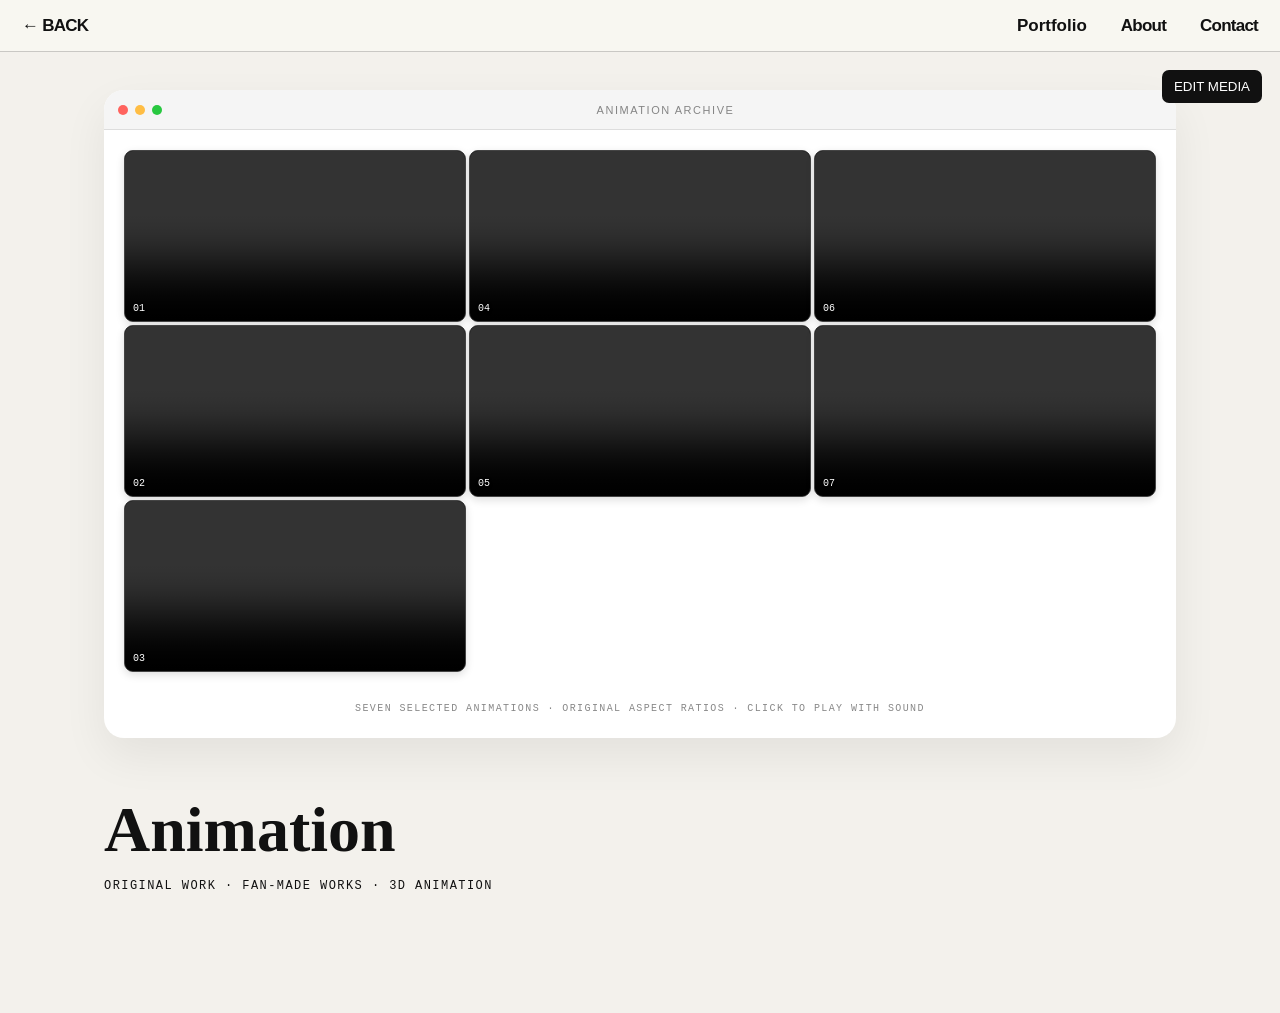
==== animation.html @ 0cf8032d "Prepare portfolio for GitHub Pages" ====
<!doctype html><html lang="en"><head><meta charset="utf-8"><meta name="viewport" content="width=device-width,initial-scale=1"><title>Animation Archive</title><style>
*{box-sizing:border-box}body{margin:0;background:#f3f1ec;color:#111;font-family:Arial,sans-serif}.archive{max-width:1120px;margin:38px auto;padding:0 24px 70px}.window{background:#fff;border-radius:20px;box-shadow:0 18px 45px #0001;overflow:hidden}.bar{height:40px;background:#f5f5f5;border-bottom:1px solid #ddd;display:flex;align-items:center;padding:0 14px;gap:7px}.dot{width:10px;height:10px;border-radius:50%}.r{background:#ff635e}.y{background:#ffbd44}.g{background:#28c840}.bar-title{margin:auto;font:11px Arial;letter-spacing:.14em;color:#858585}.grid{padding:20px;columns:3 245px;column-gap:3px}.tile{position:relative;width:100%;min-width:0;margin:0 0 3px;display:inline-block;break-inside:avoid;overflow:hidden;border-radius:9px;background:#191919;border:1px solid #444;box-shadow:0 3px 8px #0002;transition:.25s;vertical-align:top}.tile:hover{transform:translateY(-4px) scale(1.01);box-shadow:0 12px 22px #0003;z-index:2}.tile video{width:100%;height:auto;display:block;object-fit:contain;background:#111}.num{position:absolute;left:8px;bottom:7px;color:#fff;font:10px "Courier New";text-shadow:0 1px 3px #000}.caption{padding:8px 22px 24px;text-align:center;color:#888;font:10px "Courier New";letter-spacing:.14em}.below{margin-top:55px}.below h1{font:700 64px Georgia,serif;margin:0}.below p{font:12px "Courier New";letter-spacing:.12em}.edit{position:fixed;right:18px;top:70px;background:#111;color:#fff;border:0;border-radius:7px;padding:9px 12px;cursor:pointer;z-index:1001}.panel{position:fixed;right:18px;top:110px;background:#fff;border:1px solid #aaa;border-radius:9px;padding:14px;width:250px;display:none;z-index:1001;font:12px Arial}.panel.open{display:block}.panel label{display:block;margin-top:8px}.panel input{width:100%}@media(max-width:700px){.grid{columns:2 180px}.below h1{font-size:48px}}@media(max-width:460px){.grid{columns:1}}
</style><link rel="stylesheet" href="./site-nav.css"></head><body><nav class="global-nav"><a class="nav-home" href="./index.html">← BACK</a><div class="global-portfolio"><button type="button">Portfolio</button><div class="global-menu"><a href="./media-art-surface-level.html">Media Art</a><a href="./graphic-design.html">Graphic Design</a><a href="./animation.html">Animation</a><a href="./drawings.html">Drawings</a></div></div><a href="./index.html#about">About</a><a href="./index.html#contact">Contact</a></nav><button class="edit">EDIT MEDIA</button><div class="panel"><b>Replace animation videos</b><label>01<input type="file" accept="video/*" data-i="0"></label><label>02<input type="file" accept="video/*" data-i="1"></label><label>03<input type="file" accept="video/*" data-i="2"></label><label>04<input type="file" accept="video/*" data-i="3"></label><label>05<input type="file" accept="video/*" data-i="4"></label><label>06<input type="file" accept="video/*" data-i="5"></label><label>07<input type="file" accept="video/*" data-i="6"></label></div><main class="archive"><section class="window"><div class="bar"><i class="dot r"></i><i class="dot y"></i><i class="dot g"></i><div class="bar-title">ANIMATION ARCHIVE · SELECTED WORKS</div></div><div class="grid"><figure class="tile"><video src="animation/original.mp4" controls playsinline preload="metadata"></video><span class="num">01</span></figure><figure class="tile"><video src="animation/fan-02.mp4" controls playsinline preload="metadata"></video><span class="num">02</span></figure><figure class="tile"><video src="animation/fan-03.mp4" controls playsinline preload="metadata"></video><span class="num">03</span></figure><figure class="tile"><video src="animation/fan-04.mp4" controls playsinline preload="metadata"></video><span class="num">04</span></figure><figure class="tile"><video src="animation/fan-05.mp4" controls playsinline preload="metadata"></video><span class="num">05</span></figure><figure class="tile"><video src="animation/fan-06.mp4" controls playsinline preload="metadata"></video><span class="num">06</span></figure><figure class="tile"><video src="animation/fan-07.mp4" controls playsinline preload="metadata"></video><span class="num">07</span></figure></div><div class="caption">SEVEN SELECTED ANIMATIONS · ORIGINAL ASPECT RATIOS · CLICK TO PLAY WITH SOUND</div></section><section class="below"><h1>Animation</h1><p>ORIGINAL WORK · FAN-MADE WORKS · 3D ANIMATION</p></section></main><script src="./content.js"></script><script>document.querySelector('.edit').onclick=()=>document.querySelector('.panel').classList.toggle('open');document.querySelectorAll('.panel input').forEach(i=>i.onchange=()=>{const f=i.files[0],v=document.querySelectorAll('.tile video')[+i.dataset.i];if(f){v.src=URL.createObjectURL(f);v.load()}});</script><script src="./site-nav.js"></script><script src="./content-loader.js"></script></body></html>
---- site-nav.css ----
.global-nav{position:sticky;top:0;z-index:1000;display:flex;align-items:center;gap:34px;min-height:52px;padding:8px 22px;background:rgba(248,247,242,.95);border-bottom:1px solid rgba(17,17,17,.2);backdrop-filter:blur(10px);font-family:"Arial Black",Arial,Helvetica,sans-serif;font-size:17px;font-weight:900;letter-spacing:-.045em}.global-nav .nav-home{margin-right:auto}.global-nav a,.global-nav button{color:#111;background:none;border:0;padding:6px 0;font:inherit;text-decoration:none;cursor:pointer}.global-nav a:hover,.global-nav button:hover{text-decoration:underline;text-decoration-thickness:2px;text-underline-offset:5px}.global-portfolio{position:relative}.global-menu{position:absolute;top:100%;right:0;min-width:205px;padding:12px 15px;background:#f8f7f2;border:2px solid #111;border-radius:9px;box-shadow:0 10px 22px #0002;display:none}.global-menu a{display:block;white-space:nowrap;line-height:1.7;font-size:15px;letter-spacing:-.035em}.global-portfolio:hover .global-menu,.global-portfolio:focus-within .global-menu,.global-portfolio.open .global-menu{display:block}@media(max-width:560px){.global-nav{gap:14px;padding:8px 12px;font-size:12px}.global-nav .nav-home{font-size:11px}.global-menu{right:auto;left:0}}
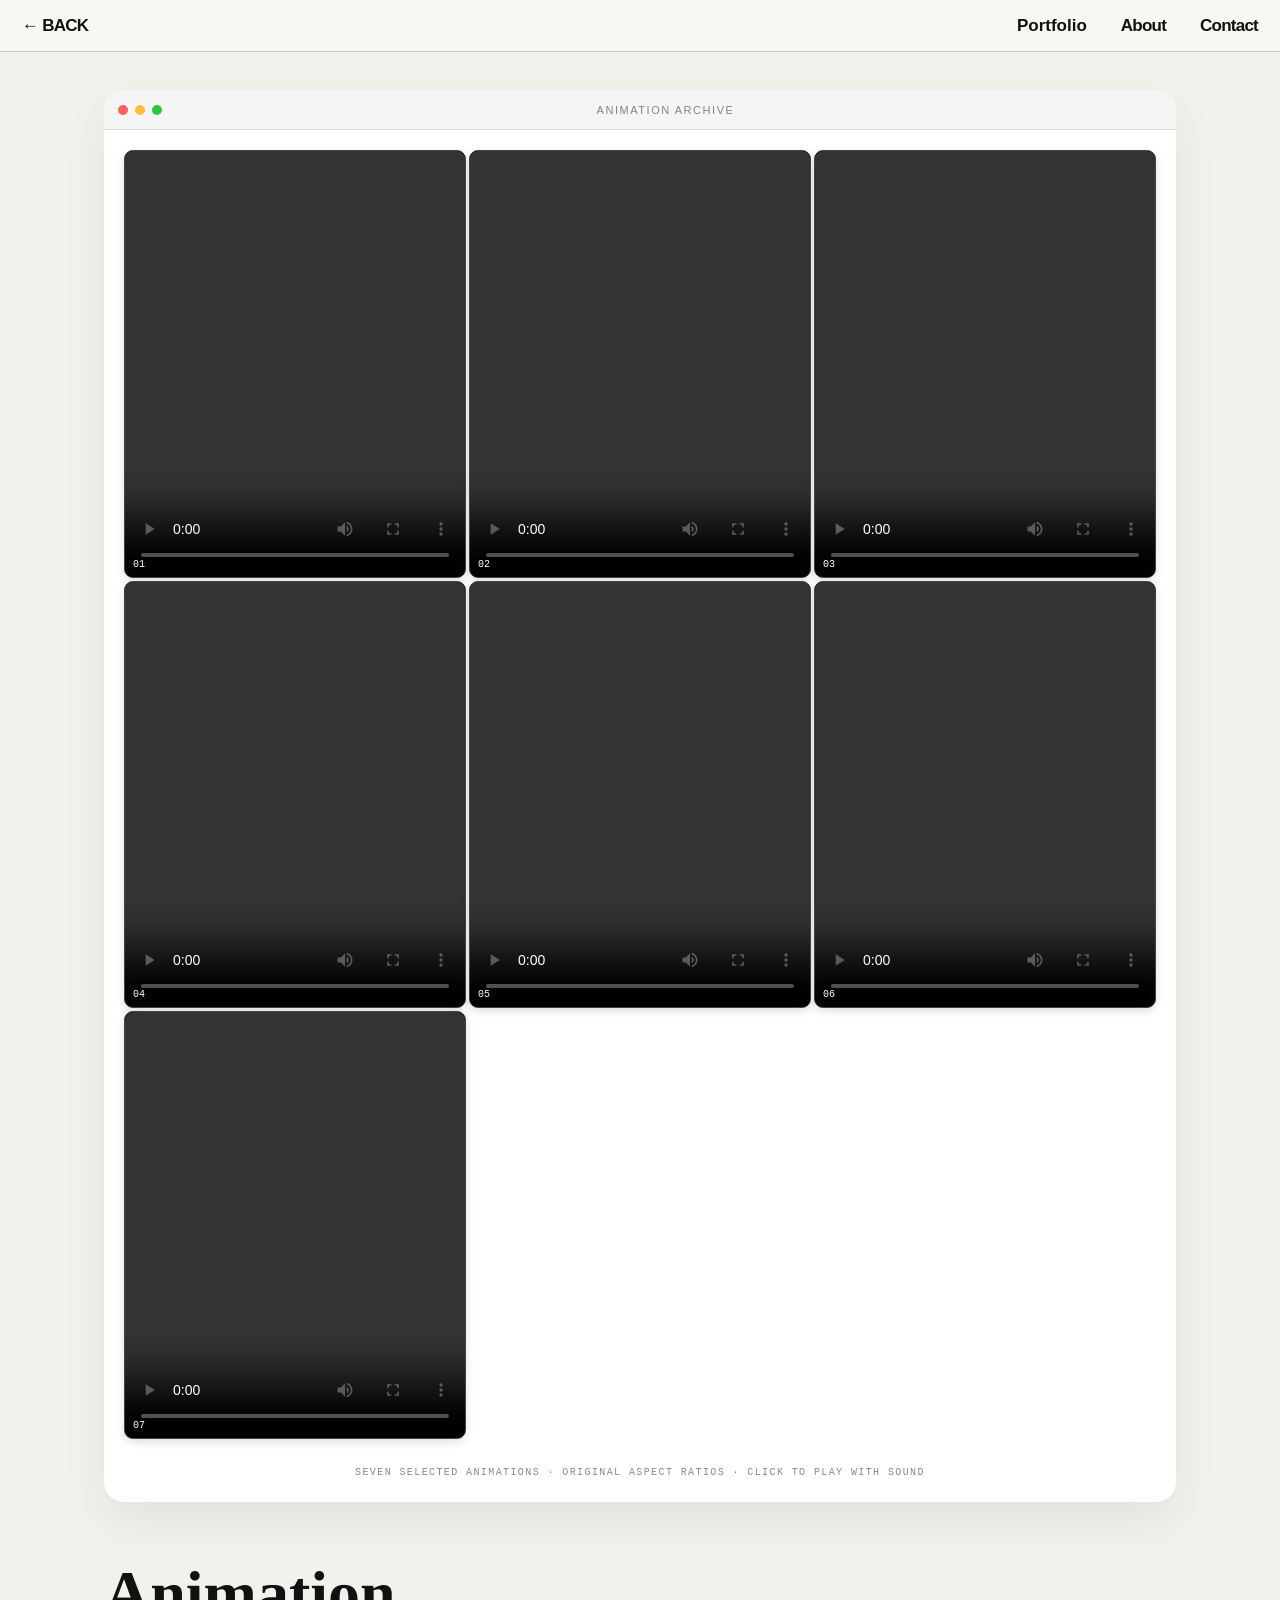
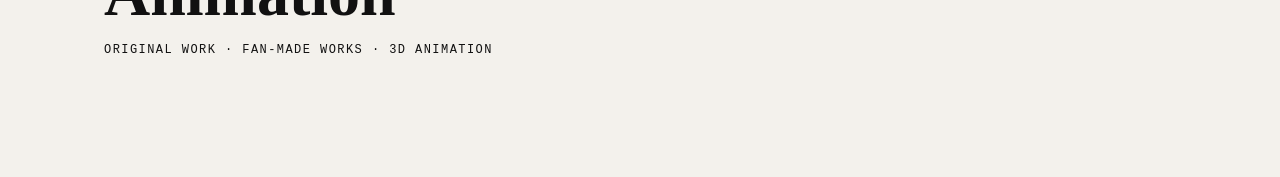
==== commit e8934711: "Clean production UI and refine portfolio layouts" ====
--- a/animation.html
+++ b/animation.html
@@ -1,3 +1,82 @@
-<!doctype html><html lang="en"><head><meta charset="utf-8"><meta name="viewport" content="width=device-width,initial-scale=1"><title>Animation Archive</title><style>
-*{box-sizing:border-box}body{margin:0;background:#f3f1ec;color:#111;font-family:Arial,sans-serif}.archive{max-width:1120px;margin:38px auto;padding:0 24px 70px}.window{background:#fff;border-radius:20px;box-shadow:0 18px 45px #0001;overflow:hidden}.bar{height:40px;background:#f5f5f5;border-bottom:1px solid #ddd;display:flex;align-items:center;padding:0 14px;gap:7px}.dot{width:10px;height:10px;border-radius:50%}.r{background:#ff635e}.y{background:#ffbd44}.g{background:#28c840}.bar-title{margin:auto;font:11px Arial;letter-spacing:.14em;color:#858585}.grid{padding:20px;columns:3 245px;column-gap:3px}.tile{position:relative;width:100%;min-width:0;margin:0 0 3px;display:inline-block;break-inside:avoid;overflow:hidden;border-radius:9px;background:#191919;border:1px solid #444;box-shadow:0 3px 8px #0002;transition:.25s;vertical-align:top}.tile:hover{transform:translateY(-4px) scale(1.01);box-shadow:0 12px 22px #0003;z-index:2}.tile video{width:100%;height:auto;display:block;object-fit:contain;background:#111}.num{position:absolute;left:8px;bottom:7px;color:#fff;font:10px "Courier New";text-shadow:0 1px 3px #000}.caption{padding:8px 22px 24px;text-align:center;color:#888;font:10px "Courier New";letter-spacing:.14em}.below{margin-top:55px}.below h1{font:700 64px Georgia,serif;margin:0}.below p{font:12px "Courier New";letter-spacing:.12em}.edit{position:fixed;right:18px;top:70px;background:#111;color:#fff;border:0;border-radius:7px;padding:9px 12px;cursor:pointer;z-index:1001}.panel{position:fixed;right:18px;top:110px;background:#fff;border:1px solid #aaa;border-radius:9px;padding:14px;width:250px;display:none;z-index:1001;font:12px Arial}.panel.open{display:block}.panel label{display:block;margin-top:8px}.panel input{width:100%}@media(max-width:700px){.grid{columns:2 180px}.below h1{font-size:48px}}@media(max-width:460px){.grid{columns:1}}
-</style><link rel="stylesheet" href="./site-nav.css"></head><body><nav class="global-nav"><a class="nav-home" href="./index.html">← BACK</a><div class="global-portfolio"><button type="button">Portfolio</button><div class="global-menu"><a href="./media-art-surface-level.html">Media Art</a><a href="./graphic-design.html">Graphic Design</a><a href="./animation.html">Animation</a><a href="./drawings.html">Drawings</a></div></div><a href="./index.html#about">About</a><a href="./index.html#contact">Contact</a></nav><button class="edit">EDIT MEDIA</button><div class="panel"><b>Replace animation videos</b><label>01<input type="file" accept="video/*" data-i="0"></label><label>02<input type="file" accept="video/*" data-i="1"></label><label>03<input type="file" accept="video/*" data-i="2"></label><label>04<input type="file" accept="video/*" data-i="3"></label><label>05<input type="file" accept="video/*" data-i="4"></label><label>06<input type="file" accept="video/*" data-i="5"></label><label>07<input type="file" accept="video/*" data-i="6"></label></div><main class="archive"><section class="window"><div class="bar"><i class="dot r"></i><i class="dot y"></i><i class="dot g"></i><div class="bar-title">ANIMATION ARCHIVE · SELECTED WORKS</div></div><div class="grid"><figure class="tile"><video src="animation/original.mp4" controls playsinline preload="metadata"></video><span class="num">01</span></figure><figure class="tile"><video src="animation/fan-02.mp4" controls playsinline preload="metadata"></video><span class="num">02</span></figure><figure class="tile"><video src="animation/fan-03.mp4" controls playsinline preload="metadata"></video><span class="num">03</span></figure><figure class="tile"><video src="animation/fan-04.mp4" controls playsinline preload="metadata"></video><span class="num">04</span></figure><figure class="tile"><video src="animation/fan-05.mp4" controls playsinline preload="metadata"></video><span class="num">05</span></figure><figure class="tile"><video src="animation/fan-06.mp4" controls playsinline preload="metadata"></video><span class="num">06</span></figure><figure class="tile"><video src="animation/fan-07.mp4" controls playsinline preload="metadata"></video><span class="num">07</span></figure></div><div class="caption">SEVEN SELECTED ANIMATIONS · ORIGINAL ASPECT RATIOS · CLICK TO PLAY WITH SOUND</div></section><section class="below"><h1>Animation</h1><p>ORIGINAL WORK · FAN-MADE WORKS · 3D ANIMATION</p></section></main><script src="./content.js"></script><script>document.querySelector('.edit').onclick=()=>document.querySelector('.panel').classList.toggle('open');document.querySelectorAll('.panel input').forEach(i=>i.onchange=()=>{const f=i.files[0],v=document.querySelectorAll('.tile video')[+i.dataset.i];if(f){v.src=URL.createObjectURL(f);v.load()}});</script><script src="./site-nav.js"></script><script src="./content-loader.js"></script></body></html>
+<!doctype html>
+<html lang="en">
+<head>
+  <meta charset="utf-8">
+  <meta name="viewport" content="width=device-width,initial-scale=1">
+  <title>Animation Archive</title>
+  <style>
+    *{box-sizing:border-box}
+    body{margin:0;background:#f3f1ec;color:#111;font-family:Arial,sans-serif}
+    .archive{max-width:1120px;margin:38px auto;padding:0 24px 70px}
+    .window{background:#fff;border-radius:20px;box-shadow:0 18px 45px #0001;overflow:hidden}
+    .bar{height:40px;background:#f5f5f5;border-bottom:1px solid #ddd;display:flex;align-items:center;padding:0 14px;gap:7px}
+    .dot{width:10px;height:10px;border-radius:50%}
+    .r{background:#ff635e}.y{background:#ffbd44}.g{background:#28c840}
+    .bar-title{margin:auto;font:11px Arial;letter-spacing:.14em;color:#858585}
+    .grid{display:grid;grid-template-columns:repeat(3,minmax(0,1fr));gap:3px;padding:20px}
+    .tile{position:relative;min-width:0;margin:0;aspect-ratio:4/5;overflow:hidden;border-radius:9px;background:#111;border:1px solid #444;box-shadow:0 3px 8px #0002;transition:.25s}
+    .tile:hover{transform:translateY(-4px) scale(1.01);box-shadow:0 12px 22px #0003;z-index:2}
+    .tile video{display:block;width:100%;height:100%;object-fit:contain;background:#111}
+    .num{position:absolute;left:8px;bottom:7px;color:#fff;font:10px "Courier New";text-shadow:0 1px 3px #000;pointer-events:none}
+    .caption{padding:8px 22px 24px;text-align:center;color:#888;font:10px "Courier New";letter-spacing:.14em}
+    .below{margin-top:55px}
+    .below h1{font:700 64px Georgia,serif;margin:0}
+    .below p{font:12px "Courier New";letter-spacing:.12em}
+    @media(max-width:1023px){.grid{grid-template-columns:repeat(2,minmax(0,1fr))}}
+    @media(max-width:700px){
+      .archive{margin:14px auto;padding:0 8px 48px}
+      .window{border-radius:14px}
+      .bar{height:34px;padding:0 10px;gap:5px}
+      .dot{width:8px;height:8px}
+      .bar-title{font-size:9px;letter-spacing:.1em}
+      .grid{grid-template-columns:repeat(2,minmax(0,1fr));gap:3px;padding:7px}
+      .tile{border-radius:7px}
+      .num{left:5px;bottom:4px;font-size:8px}
+      .caption{padding:8px 10px 16px;font-size:8px;line-height:1.5;letter-spacing:.1em}
+      .below{margin-top:34px}
+      .below h1{font-size:48px}
+      .below p{font-size:10px;line-height:1.5}
+    }
+    @media(max-width:300px){.grid{grid-template-columns:1fr}}
+  </style>
+  <link rel="stylesheet" href="./site-nav.css">
+</head>
+<body>
+  <nav class="global-nav">
+    <a class="nav-home" href="./index.html">← BACK</a>
+    <div class="global-portfolio">
+      <button type="button">Portfolio</button>
+      <div class="global-menu">
+        <a href="./media-art-surface-level.html">Media Art</a>
+        <a href="./graphic-design.html">Graphic Design</a>
+        <a href="./animation.html">Animation</a>
+        <a href="./drawings.html">Drawings</a>
+      </div>
+    </div>
+    <a href="./index.html#about">About</a>
+    <a href="./index.html#contact">Contact</a>
+  </nav>
+  <main class="archive">
+    <section class="window">
+      <div class="bar">
+        <i class="dot r"></i><i class="dot y"></i><i class="dot g"></i>
+        <div class="bar-title">ANIMATION ARCHIVE · SELECTED WORKS</div>
+      </div>
+      <div class="grid">
+        <figure class="tile"><video src="animation/original.mp4" controls playsinline preload="metadata"></video><span class="num">01</span></figure>
+        <figure class="tile"><video src="animation/fan-02.mp4" controls playsinline preload="metadata"></video><span class="num">02</span></figure>
+        <figure class="tile"><video src="animation/fan-03.mp4" controls playsinline preload="metadata"></video><span class="num">03</span></figure>
+        <figure class="tile"><video src="animation/fan-04.mp4" controls playsinline preload="metadata"></video><span class="num">04</span></figure>
+        <figure class="tile"><video src="animation/fan-05.mp4" controls playsinline preload="metadata"></video><span class="num">05</span></figure>
+        <figure class="tile"><video src="animation/fan-06.mp4" controls playsinline preload="metadata"></video><span class="num">06</span></figure>
+        <figure class="tile"><video src="animation/fan-07.mp4" controls playsinline preload="metadata"></video><span class="num">07</span></figure>
+      </div>
+      <div class="caption">SEVEN SELECTED ANIMATIONS · ORIGINAL ASPECT RATIOS · CLICK TO PLAY WITH SOUND</div>
+    </section>
+    <section class="below"><h1>Animation</h1><p>ORIGINAL WORK · FAN-MADE WORKS · 3D ANIMATION</p></section>
+  </main>
+  <script src="./content.js"></script>
+  <script src="./site-nav.js"></script>
+  <script src="./content-loader.js"></script>
+</body>
+</html>
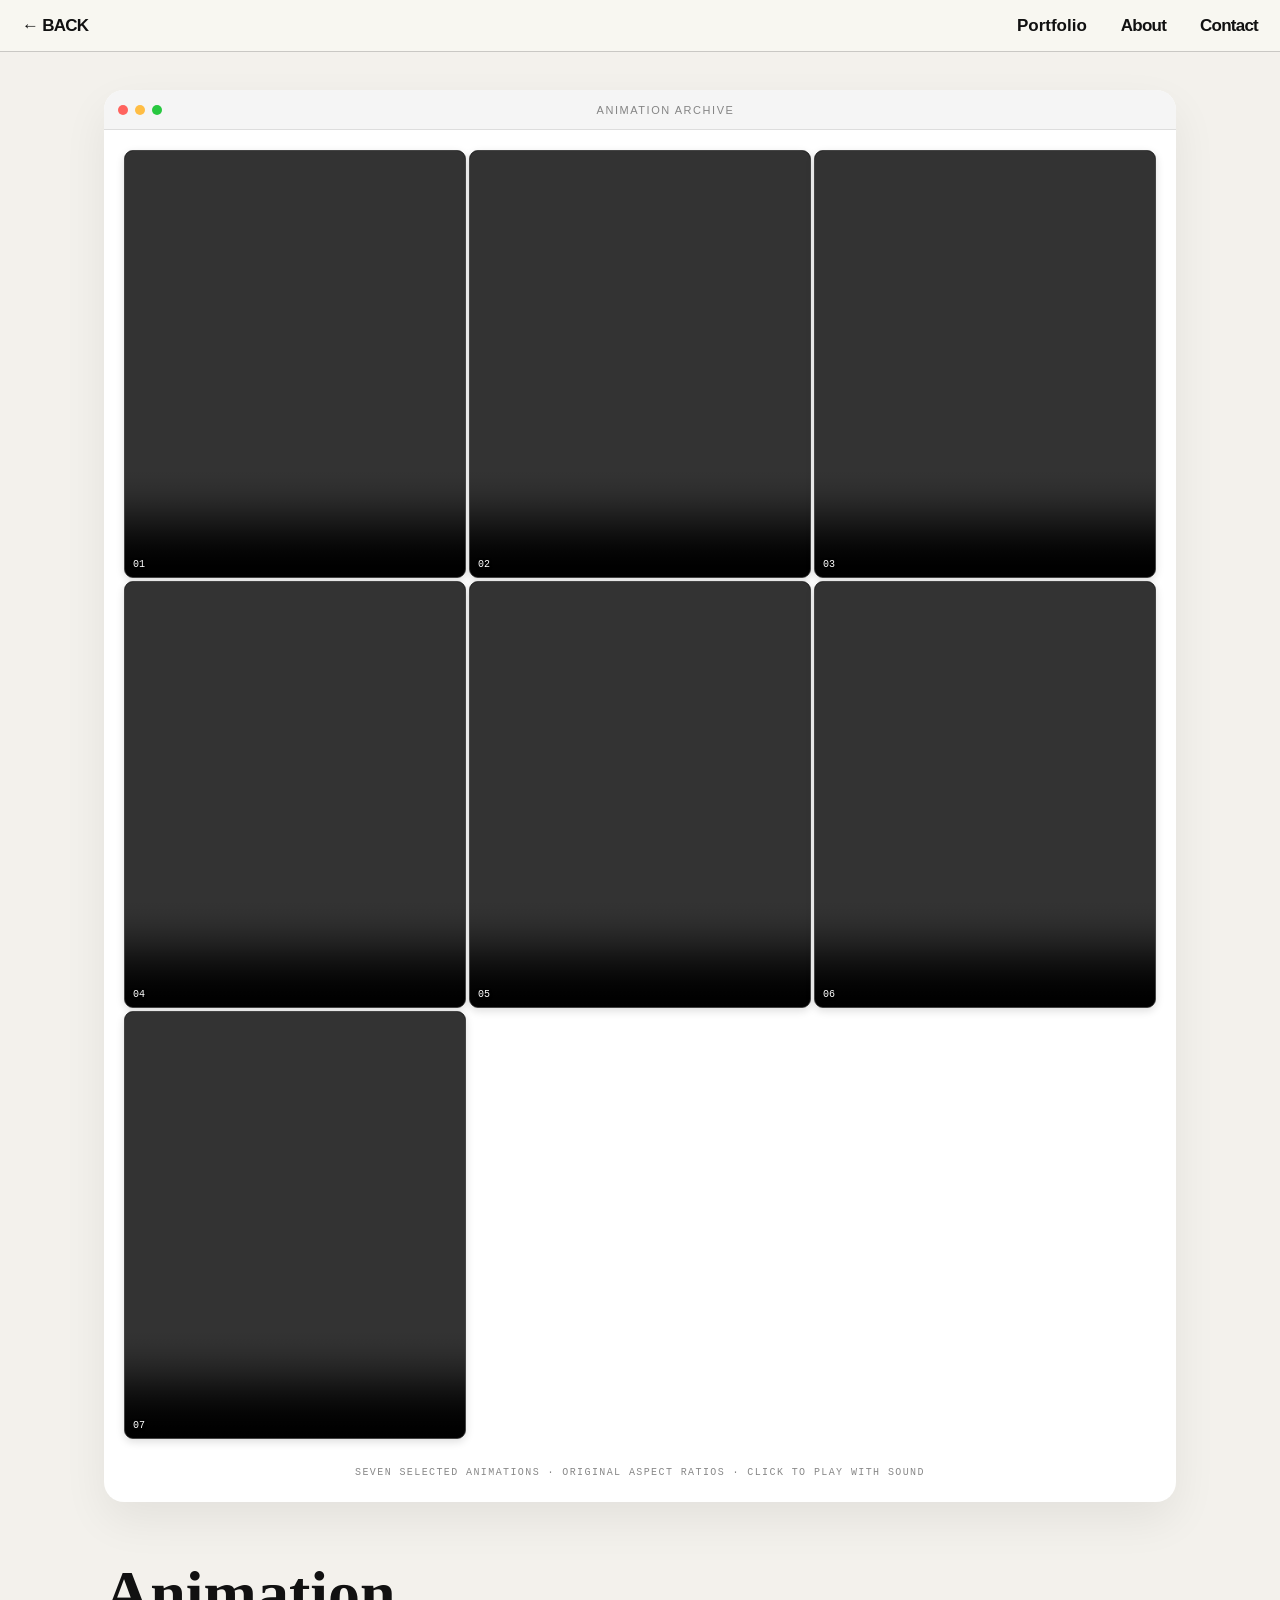
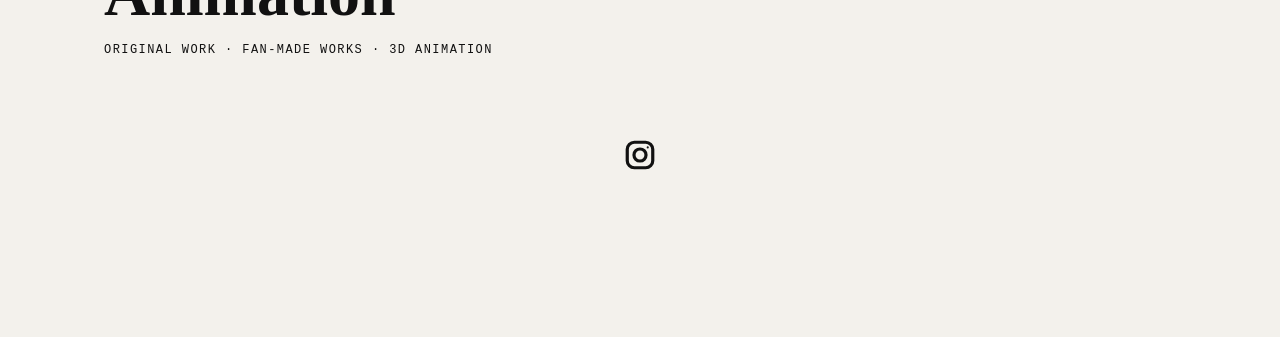
==== commit 8b6ed325: "Polish responsive galleries and media playback" ====
--- a/animation.html
+++ b/animation.html
@@ -63,19 +63,28 @@
         <div class="bar-title">ANIMATION ARCHIVE · SELECTED WORKS</div>
       </div>
       <div class="grid">
-        <figure class="tile"><video src="animation/original.mp4" controls playsinline preload="metadata"></video><span class="num">01</span></figure>
-        <figure class="tile"><video src="animation/fan-02.mp4" controls playsinline preload="metadata"></video><span class="num">02</span></figure>
-        <figure class="tile"><video src="animation/fan-03.mp4" controls playsinline preload="metadata"></video><span class="num">03</span></figure>
-        <figure class="tile"><video src="animation/fan-04.mp4" controls playsinline preload="metadata"></video><span class="num">04</span></figure>
-        <figure class="tile"><video src="animation/fan-05.mp4" controls playsinline preload="metadata"></video><span class="num">05</span></figure>
-        <figure class="tile"><video src="animation/fan-06.mp4" controls playsinline preload="metadata"></video><span class="num">06</span></figure>
-        <figure class="tile"><video src="animation/fan-07.mp4" controls playsinline preload="metadata"></video><span class="num">07</span></figure>
+        <figure class="tile"><video src="animation/original.mp4" controls autoplay muted loop playsinline preload="metadata"></video><span class="num">01</span></figure>
+        <figure class="tile"><video src="animation/fan-02.mp4" controls autoplay muted loop playsinline preload="metadata"></video><span class="num">02</span></figure>
+        <figure class="tile"><video src="animation/fan-03.mp4" controls autoplay muted loop playsinline preload="metadata"></video><span class="num">03</span></figure>
+        <figure class="tile"><video src="animation/fan-04.mp4" controls autoplay muted loop playsinline preload="metadata"></video><span class="num">04</span></figure>
+        <figure class="tile"><video src="animation/fan-05.mp4" controls autoplay muted loop playsinline preload="metadata"></video><span class="num">05</span></figure>
+        <figure class="tile"><video src="animation/fan-06.mp4" controls autoplay muted loop playsinline preload="metadata"></video><span class="num">06</span></figure>
+        <figure class="tile"><video src="animation/fan-07.mp4" controls autoplay muted loop playsinline preload="metadata"></video><span class="num">07</span></figure>
       </div>
       <div class="caption">SEVEN SELECTED ANIMATIONS · ORIGINAL ASPECT RATIOS · CLICK TO PLAY WITH SOUND</div>
     </section>
     <section class="below"><h1>Animation</h1><p>ORIGINAL WORK · FAN-MADE WORKS · 3D ANIMATION</p></section>
   </main>
   <script src="./content.js"></script>
+  <script>
+    document.querySelectorAll('.grid video').forEach(video => {
+      video.muted = true;
+      video.defaultMuted = true;
+      const startPlayback = () => video.play().catch(() => {});
+      if (video.readyState >= 2) startPlayback();
+      else video.addEventListener('canplay', startPlayback, { once: true });
+    });
+  </script>
   <script src="./site-nav.js"></script>
   <script src="./content-loader.js"></script>
 </body>
